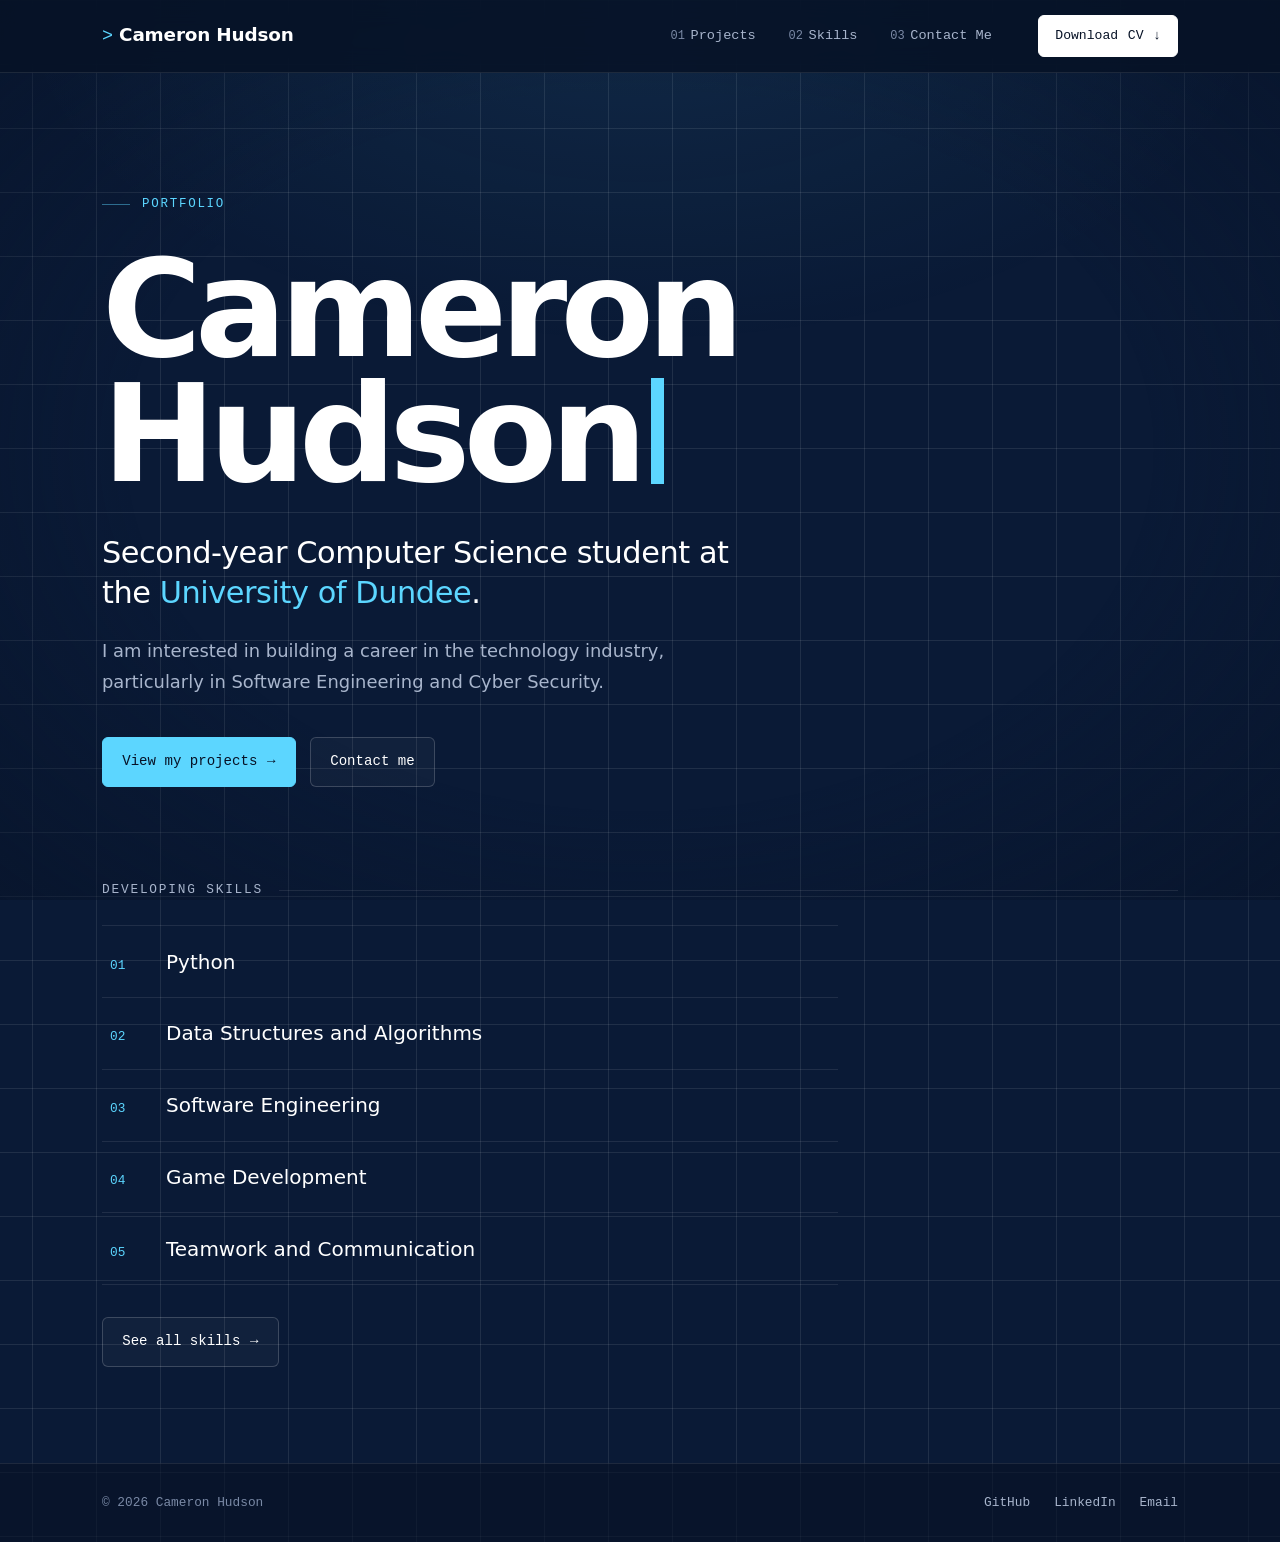
==== index.html @ afcf6436 "Add files via upload" ====
<!DOCTYPE html>
<html lang="en-GB">
<head>
  <meta charset="UTF-8">
  <meta name="viewport" content="width=device-width, initial-scale=1">
  <title>Cameron Hudson | Computer Science Student</title>
  <meta name="description" content="Cameron Hudson, second-year Computer Science student at the University of Dundee.">
  <meta name="theme-color" content="#071226">
  <link rel="preload" href="assets/fonts/space-grotesk-latin-700-normal.woff2" as="font" type="font/woff2" crossorigin>
  <link rel="stylesheet" href="style.css">
  <script>document.documentElement.classList.add('js');</script>
</head>
<body>
  <a class="skip-link" href="#main">Skip to main content</a>

  <header class="site-header">
    <div class="container header-inner">
      <a class="brand" href="index.html" aria-current="page"><span class="bracket">&gt;</span> Cameron Hudson</a>
      <button class="menu-toggle" type="button" aria-expanded="false" aria-controls="site-nav">Menu</button>
      <nav class="site-nav" id="site-nav" aria-label="Main">
        <ul class="nav-list">
            <li><a href="projects.html"><span class="num">01</span>Projects</a></li>
            <li><a href="skills.html"><span class="num">02</span>Skills</a></li>
            <li><a href="contact.html"><span class="num">03</span>Contact Me</a></li>
        </ul>
      </nav>
      <a class="btn btn-cv" href="assets/Cameron_Hudson_CV.pdf" download><span class="cv-word">Download </span>CV <span aria-hidden="true">&darr;</span></a>
    </div>
  </header>

  <main id="main">
    <section class="hero" aria-labelledby="name">
      <div class="container">
        <p class="label rise">Portfolio</p>
        <h1 id="name" class="hero-name rise">Cameron Hudson<span class="cursor" aria-hidden="true"></span></h1>
        <p class="hero-role rise">Second-year Computer Science student at the <span class="hl">University of Dundee</span>.</p>
        <p class="hero-aim rise">I am interested in building a career in the technology industry, particularly in Software Engineering and Cyber Security.</p>
        <div class="hero-actions rise">
          <a class="btn btn-primary" href="projects.html">View my projects <span aria-hidden="true">&rarr;</span></a>
          <a class="btn btn-outline" href="contact.html">Contact me</a>
        </div>
      </div>
    </section>

    <section class="section" aria-labelledby="skills-heading">
      <div class="container">
        <h2 id="skills-heading" class="subhead">Developing skills</h2>
        <ol class="dev-skills">
          <li class="rise"><span class="idx">01</span><span>Python</span></li>
          <li class="rise"><span class="idx">02</span><span>Data Structures and Algorithms</span></li>
          <li class="rise"><span class="idx">03</span><span>Software Engineering</span></li>
          <li class="rise"><span class="idx">04</span><span>Game Development</span></li>
          <li class="rise"><span class="idx">05</span><span>Teamwork and Communication</span></li>
        </ol>
        <div class="all-skills">
          <a class="btn btn-outline" href="skills.html">See all skills <span aria-hidden="true">&rarr;</span></a>
        </div>
      </div>
    </section>
  </main>

  <footer class="site-footer">
    <div class="container footer-inner">
      <p>&copy; 2026 Cameron Hudson</p>
      <ul class="footer-links">
        <li><a href="https://github.com/CameronHudson7" target="_blank" rel="noopener">GitHub</a></li>
        <li><a href="https://www.linkedin.com/in/cameron-hudson-766504413/" target="_blank" rel="noopener">LinkedIn</a></li>
        <li><a href="mailto:camhud07@gmail.com">Email</a></li>
      </ul>
    </div>
  </footer>

  <script src="main.js"></script>
</body>
</html>
---- style.css ----
/* ==========================================================
   Cameron Hudson | Portfolio
   Navy + white, with a cyan highlight
   ========================================================== */

@font-face { font-family: "Space Grotesk"; font-weight: 500; font-display: swap; src: url("assets/fonts/space-grotesk-latin-500-normal.woff2") format("woff2"); }
@font-face { font-family: "Space Grotesk"; font-weight: 700; font-display: swap; src: url("assets/fonts/space-grotesk-latin-700-normal.woff2") format("woff2"); }
@font-face { font-family: "IBM Plex Sans"; font-weight: 400; font-display: swap; src: url("assets/fonts/ibm-plex-sans-latin-400-normal.woff2") format("woff2"); }
@font-face { font-family: "IBM Plex Sans"; font-weight: 500; font-display: swap; src: url("assets/fonts/ibm-plex-sans-latin-500-normal.woff2") format("woff2"); }
@font-face { font-family: "IBM Plex Sans"; font-weight: 600; font-display: swap; src: url("assets/fonts/ibm-plex-sans-latin-600-normal.woff2") format("woff2"); }
@font-face { font-family: "JetBrains Mono"; font-weight: 400; font-display: swap; src: url("assets/fonts/jetbrains-mono-latin-400-normal.woff2") format("woff2"); }
@font-face { font-family: "JetBrains Mono"; font-weight: 500; font-display: swap; src: url("assets/fonts/jetbrains-mono-latin-500-normal.woff2") format("woff2"); }

:root {
  --navy-900: #071226;
  --navy-800: #0a1a36;
  --navy-700: #0f2347;
  --navy-600: #142c57;
  --line: rgba(255, 255, 255, 0.09);
  --line-strong: rgba(255, 255, 255, 0.18);
  --white: #ffffff;
  --text: #eef2f9;
  --muted: #a8b5cc;
  --faint: #7b8aa6;
  --cyan: #5cd6ff;
  --cyan-soft: rgba(92, 214, 255, 0.1);
  --cyan-line: rgba(92, 214, 255, 0.45);
  --max: 1140px;
  --display: "Space Grotesk", "Segoe UI", system-ui, sans-serif;
  --body: "IBM Plex Sans", "Segoe UI", system-ui, sans-serif;
  --mono: "JetBrains Mono", ui-monospace, Consolas, monospace;
}

*, *::before, *::after { box-sizing: border-box; }

html { scroll-behavior: smooth; }

body {
  margin: 0;
  min-height: 100vh;
  display: flex;
  flex-direction: column;
  background-color: var(--navy-800);
  background-image:
    linear-gradient(var(--line) 1px, transparent 1px),
    linear-gradient(90deg, var(--line) 1px, transparent 1px);
  background-size: 64px 64px;
  background-position: center top;
  color: var(--text);
  font-family: var(--body);
  font-size: 1.0625rem;
  line-height: 1.7;
  -webkit-font-smoothing: antialiased;
}

/* soft vignette over the grid so it fades towards the edges */
body::before {
  content: "";
  position: fixed;
  inset: 0;
  z-index: -1;
  pointer-events: none;
  background:
    radial-gradient(ellipse 70% 55% at 50% 0%, rgba(92, 214, 255, 0.08), transparent 70%),
    radial-gradient(ellipse 100% 100% at 50% 50%, transparent 40%, var(--navy-900) 100%);
}

main { flex: 1; }

h1, h2, h3, h4 { margin: 0; line-height: 1.1; font-family: var(--display); font-weight: 700; color: var(--white); }
p { margin: 0 0 1rem; }
ul, ol { margin: 0; }
strong { color: var(--white); font-weight: 600; }

a { color: var(--cyan); text-decoration: none; }
a:hover { text-decoration: underline; text-underline-offset: 0.2em; }

::selection { background: var(--cyan); color: var(--navy-900); }
:focus-visible { outline: 2px solid var(--cyan); outline-offset: 3px; border-radius: 2px; }

.mono { font-family: var(--mono); }
.container { width: 100%; max-width: var(--max); margin: 0 auto; padding: 0 2rem; }

.skip-link {
  position: absolute; left: 1rem; top: -3rem; z-index: 100;
  background: var(--cyan); color: var(--navy-900); padding: 0.5rem 1rem; font-weight: 600;
}
.skip-link:focus { top: 1rem; text-decoration: none; }

/* ---------- Top bar ---------- */
.site-header {
  position: sticky; top: 0; z-index: 50;
  background: rgba(7, 18, 38, 0.85);
  backdrop-filter: blur(12px);
  -webkit-backdrop-filter: blur(12px);
  border-bottom: 1px solid var(--line);
}
.header-inner { display: flex; align-items: center; gap: 2rem; min-height: 4.5rem; }

.brand {
  font-family: var(--display); font-weight: 700; font-size: 1.15rem;
  letter-spacing: -0.01em; color: var(--white); white-space: nowrap;
}
.brand:hover { text-decoration: none; color: var(--white); }
.brand .bracket { color: var(--cyan); font-family: var(--mono); font-weight: 400; }

.site-nav { margin-left: auto; }
.nav-list { list-style: none; padding: 0; display: flex; gap: 0.25rem; }
.nav-list a {
  display: block; padding: 0.45rem 0.9rem; border-radius: 6px;
  font-family: var(--mono); font-size: 0.85rem; color: var(--muted);
  transition: color 0.2s, background 0.2s;
}
.nav-list a .num { color: var(--faint); margin-right: 0.35rem; font-size: 0.75rem; }
.nav-list a:hover { color: var(--white); background: rgba(255, 255, 255, 0.05); text-decoration: none; }
.nav-list a[aria-current="page"] { color: var(--white); background: rgba(255, 255, 255, 0.07); }
.nav-list a[aria-current="page"] .num { color: var(--cyan); }

.menu-toggle {
  display: none; margin-left: auto;
  background: none; border: 1px solid var(--line-strong); border-radius: 6px;
  color: var(--white); font-family: var(--mono); font-size: 0.85rem;
  padding: 0.45rem 0.8rem; cursor: pointer;
}

/* ---------- Buttons ---------- */
.btn {
  display: inline-flex; align-items: center; gap: 0.6rem;
  font-family: var(--mono); font-size: 0.88rem; font-weight: 500;
  padding: 0.75rem 1.2rem; border-radius: 6px;
  border: 1px solid var(--line-strong); color: var(--white); white-space: nowrap;
  transition: background 0.2s, border-color 0.2s, color 0.2s, transform 0.2s;
}
.btn:hover { text-decoration: none; transform: translateY(-1px); }
.btn-cv { background: var(--white); border-color: var(--white); color: var(--navy-900); padding: 0.55rem 1rem; font-size: 0.82rem; }
.btn-cv:hover { background: var(--cyan); border-color: var(--cyan); color: var(--navy-900); }
.btn-primary { background: var(--cyan); border-color: var(--cyan); color: var(--navy-900); }
.btn-primary:hover { background: var(--white); border-color: var(--white); color: var(--navy-900); }
.btn-outline { background: rgba(255, 255, 255, 0.03); }
.btn-outline:hover { border-color: var(--white); background: rgba(255, 255, 255, 0.07); color: var(--white); }

/* ---------- Shared bits ---------- */
.label {
  display: inline-flex; align-items: center; gap: 0.75rem;
  font-family: var(--mono); font-size: 0.78rem; letter-spacing: 0.14em; text-transform: uppercase;
  color: var(--cyan); margin-bottom: 1.25rem;
}
.label::before { content: ""; width: 1.75rem; height: 1px; background: var(--cyan-line); }

.page-head { padding: 5.5rem 0 3.5rem; }
.page-head h1 { font-size: clamp(2.6rem, 6vw, 4.25rem); letter-spacing: -0.035em; }
.page-head .intro { color: var(--muted); max-width: 40rem; margin: 1.25rem 0 0; font-size: 1.1rem; }

.section { padding: 0 0 6rem; }

.subhead {
  font-family: var(--mono); font-size: 0.8rem; font-weight: 500;
  letter-spacing: 0.14em; text-transform: uppercase; color: var(--muted);
  display: flex; align-items: center; gap: 1rem; margin: 0 0 1.75rem;
}
.subhead::after { content: ""; flex: 1; height: 1px; background: var(--line); }

/* Panel with blueprint-style corner marks */
.panel {
  position: relative;
  background: rgba(15, 35, 71, 0.72);
  border: 1px solid var(--line);
  border-radius: 4px;
  padding: 2rem;
}
.panel::before, .panel::after {
  content: ""; position: absolute; width: 12px; height: 12px; pointer-events: none;
  border-color: var(--cyan); border-style: solid; opacity: 0.8;
}
.panel::before { top: -1px; left: -1px; border-width: 2px 0 0 2px; }
.panel::after { bottom: -1px; right: -1px; border-width: 0 2px 2px 0; }

/* Placeholder text for content still to be written */
.placeholder {
  border: 1px dashed var(--line-strong); border-radius: 4px;
  padding: 1rem 1.2rem; color: var(--faint);
  font-family: var(--mono); font-size: 0.85rem; margin: 0;
}

/* ---------- Homepage ---------- */
.hero { padding: 7rem 0 6rem; }
.hero .label { margin-bottom: 2rem; }

.hero-name {
  font-size: clamp(3.4rem, 11vw, 8.5rem);
  letter-spacing: -0.05em;
  line-height: 0.92;
  margin-bottom: 2.25rem;
}
.hero-name .cursor {
  display: inline-block; width: 0.09em; height: 0.78em; margin-left: 0.08em;
  background: var(--cyan); vertical-align: -0.02em;
  animation: blink 1.1s steps(1) infinite;
}
@keyframes blink { 50% { opacity: 0; } }

.hero-role {
  font-family: var(--display); font-weight: 500;
  font-size: clamp(1.3rem, 2.6vw, 1.9rem); line-height: 1.3; letter-spacing: -0.015em;
  color: var(--white); max-width: 42rem; margin-bottom: 1.5rem;
}
.hero-role .hl { color: var(--cyan); }

.hero-aim { color: var(--muted); font-size: 1.12rem; max-width: 40rem; }

.hero-actions { display: flex; flex-wrap: wrap; gap: 0.9rem; margin-top: 2.5rem; }

.skills-grid {
  list-style: none; padding: 0;
  display: grid; grid-template-columns: repeat(auto-fit, minmax(300px, 1fr)); gap: 1.25rem;
}
.skill-card { display: flex; flex-direction: column; gap: 0.75rem; transition: border-color 0.25s, transform 0.25s; }
.skill-card:hover { border-color: var(--cyan-line); transform: translateY(-3px); }
.skill-card .idx { font-family: var(--mono); font-size: 0.78rem; color: var(--cyan); }
.skill-card h3 { font-size: 1.3rem; letter-spacing: -0.02em; }
.skill-card p { margin: 0; color: var(--muted); }

/* ---------- Projects ---------- */
.project-list { display: grid; gap: 2rem; }
.project { padding: 2.5rem; }
.project-head { display: flex; align-items: baseline; gap: 1.25rem; margin-bottom: 2rem; padding-bottom: 1.5rem; border-bottom: 1px solid var(--line); }
.project-head .idx { font-family: var(--mono); font-size: 0.85rem; color: var(--cyan); }
.project-head h2 { font-size: clamp(1.6rem, 3vw, 2.2rem); letter-spacing: -0.03em; }

.project-body { display: grid; grid-template-columns: repeat(2, minmax(0, 1fr)); gap: 1.75rem 2.5rem; }
.project-field h3 {
  font-family: var(--mono); font-size: 0.75rem; font-weight: 500;
  letter-spacing: 0.14em; text-transform: uppercase; color: var(--muted); margin-bottom: 0.75rem;
}
.project-field p { color: var(--muted); }

/* ---------- Footer ---------- */
.site-footer { border-top: 1px solid var(--line); background: rgba(7, 18, 38, 0.6); padding: 1.75rem 0; }
.footer-inner { display: flex; justify-content: space-between; align-items: center; gap: 1rem; flex-wrap: wrap; font-family: var(--mono); font-size: 0.8rem; color: var(--faint); }
.footer-inner p { margin: 0; }
.footer-inner a { color: var(--muted); }
.footer-inner a:hover { color: var(--white); }

/* ---------- Load-in animation ---------- */
.js .rise { opacity: 0; transform: translateY(14px); animation: rise 0.7s ease forwards; }
.js .rise:nth-child(2) { animation-delay: 0.08s; }
.js .rise:nth-child(3) { animation-delay: 0.16s; }
.js .rise:nth-child(4) { animation-delay: 0.24s; }
.js .rise:nth-child(5) { animation-delay: 0.32s; }
.js .rise:nth-child(6) { animation-delay: 0.4s; }
@keyframes rise { to { opacity: 1; transform: none; } }

/* ---------- Responsive ---------- */
@media (max-width: 960px) {
  .project-body { grid-template-columns: 1fr; }
}

@media (max-width: 820px) {
  .cv-word { display: none; }
  .container { padding: 0 1.25rem; }
  .header-inner { flex-wrap: wrap; gap: 0.6rem; padding-top: 0.85rem; padding-bottom: 0.85rem; min-height: 0; }
  .header-inner .btn-cv { margin-left: auto; }
  .menu-toggle { display: inline-block; order: 2; margin-left: 0; }
  .site-nav { order: 3; width: 100%; margin: 0; display: none; }
  .site-nav.open { display: block; }
  .nav-list { flex-direction: column; padding: 0.5rem 0 0.25rem; }
  .nav-list a { padding: 0.7rem 0.5rem; }
  .hero { padding: 4rem 0 4rem; }
  .page-head { padding: 3.5rem 0 2.5rem; }
  .section { padding-bottom: 4rem; }
  .project { padding: 1.75rem 1.4rem; }
}

@media (prefers-reduced-motion: reduce) {
  html { scroll-behavior: auto; }
  *, *::before, *::after { animation: none !important; transition: none !important; }
  .js .rise { opacity: 1; transform: none; }
}

/* ---------- Contact ---------- */
.contact-grid { list-style: none; padding: 0; display: grid; grid-template-columns: repeat(auto-fit, minmax(280px, 1fr)); gap: 1.25rem; }
.contact-card { display: flex; flex-direction: column; gap: 0.9rem; }
.contact-type { font-family: var(--mono); font-size: 0.75rem; letter-spacing: 0.14em; text-transform: uppercase; color: var(--cyan); margin: 0; }
.contact-value { font-family: var(--display); font-size: 1.25rem; font-weight: 500; color: var(--white); overflow-wrap: anywhere; }
.contact-value:hover { color: var(--cyan); }

/* "See all skills" card on the homepage */
.skill-more a {
  display: flex; flex-direction: column; justify-content: flex-end; gap: 0.6rem;
  height: 100%; min-height: 12rem; padding: 2rem;
  border: 1px dashed var(--cyan-line); border-radius: 4px;
  background: var(--cyan-soft); color: var(--white);
  transition: background 0.25s, border-color 0.25s, transform 0.25s;
}
.skill-more a:hover { text-decoration: none; background: rgba(92, 214, 255, 0.16); border-color: var(--cyan); border-style: solid; transform: translateY(-3px); }
.skill-more .idx { font-family: var(--mono); font-size: 0.78rem; color: var(--cyan); }
.skill-more .more-title { font-family: var(--display); font-weight: 700; font-size: 1.5rem; letter-spacing: -0.02em; }
.skill-more .arrow { display: inline-block; color: var(--cyan); transition: transform 0.25s; }
.skill-more a:hover .arrow { transform: translateX(5px); }
.skill-more .more-sub { color: var(--muted); font-size: 0.95rem; }

/* Project details */
.project-meta { font-family: var(--mono); font-size: 0.8rem; color: var(--muted); margin: 0.6rem 0 0; line-height: 1.5; }
.project-field p { margin: 0; }
.project-field.wide { grid-column: 1 / -1; }
.tags { list-style: none; padding: 0; display: flex; flex-wrap: wrap; gap: 0.5rem; }
.tags li {
  font-family: var(--mono); font-size: 0.8rem; color: var(--white);
  border: 1px solid var(--cyan-line); background: var(--cyan-soft);
  border-radius: 999px; padding: 0.25rem 0.8rem;
}
.points { padding-left: 1.1rem; color: var(--muted); display: grid; gap: 0.6rem; }
.points li::marker { color: var(--cyan); }
.points code { font-family: var(--mono); font-size: 0.88em; color: var(--white); background: rgba(255,255,255,0.06); padding: 0.1em 0.35em; border-radius: 3px; }

/* Skills page */
.skill-group + .skill-group { margin-top: 3.5rem; }
.cv-skills { list-style: none; padding: 0; border-top: 1px solid var(--line); }
.cv-skill {
  display: grid; grid-template-columns: 3.5rem minmax(0, 1fr); gap: 1rem; align-items: baseline;
  padding: 1.4rem 0.75rem; border-bottom: 1px solid var(--line);
  transition: background 0.2s;
}
.cv-skill:hover { background: rgba(255, 255, 255, 0.03); }
.cv-skill .idx { font-family: var(--mono); font-size: 0.8rem; color: var(--cyan); }
.cv-skill p { margin: 0; color: var(--muted); font-size: 1.1rem; max-width: 52rem; }
.cv-skill strong { font-family: var(--display); font-weight: 500; font-size: 1.15em; }

.skill-group + .skill-group { margin-top: 5rem; }
.in-practice {
  font-family: var(--mono); font-size: 0.75rem; font-weight: 500; letter-spacing: 0.14em;
  text-transform: uppercase; color: var(--cyan); margin: 2.25rem 0 1rem;
}
.examples { display: grid; grid-template-columns: repeat(auto-fit, minmax(280px, 1fr)); gap: 1.25rem; }
.example { padding: 1.6rem; }
.example-tag { font-family: var(--mono); font-size: 0.75rem; color: var(--cyan); margin: 0 0 0.6rem; }
.example h4 { font-size: 1.15rem; letter-spacing: -0.01em; margin-bottom: 0.6rem; }
.example p:last-child { margin: 0; color: var(--muted); font-size: 0.97rem; }

.code-grid { display: grid; grid-template-columns: minmax(0, 1fr); gap: 1.25rem; }
.code-sample {
  margin: 0; min-width: 0;
  background: var(--navy-900); border: 1px solid var(--line-strong); border-radius: 6px; overflow: hidden;
}
.code-sample figcaption {
  display: flex; flex-direction: column; gap: 0.2rem;
  padding: 0.85rem 1.1rem; border-bottom: 1px solid var(--line); background: rgba(255,255,255,0.03);
}
.code-sample .file { font-family: var(--mono); font-size: 0.82rem; color: var(--white); }
.code-sample .from { font-size: 0.85rem; color: var(--muted); }
.code-sample pre { margin: 0; padding: 1.1rem 1.2rem; overflow-x: auto; font-family: var(--mono); font-size: 0.8rem; line-height: 1.65; color: var(--text); }
.tk-kw { color: var(--cyan); }
.tk-str { color: #f5c97a; }
.tk-num { color: #c8a6ff; }

.footer-links { list-style: none; padding: 0; display: flex; gap: 1.5rem; }
.contact-value .ext { color: var(--cyan); font-size: 0.85em; }

/* Homepage: developing skills list */
.dev-skills { list-style: none; padding: 0; border-top: 1px solid var(--line); max-width: 46rem; }
.dev-skills li {
  display: grid; grid-template-columns: 3.5rem minmax(0, 1fr); align-items: baseline;
  padding: 1.15rem 0.5rem; border-bottom: 1px solid var(--line);
  font-family: var(--display); font-size: 1.25rem; font-weight: 500; color: var(--white);
}
.dev-skills .idx { font-family: var(--mono); font-size: 0.8rem; color: var(--cyan); }
.all-skills { margin-top: 2rem; }

/* Placeholder text still to be filled in */
.fill { color: var(--faint); font-family: var(--mono); font-size: 0.9em; border-bottom: 1px dashed var(--faint); }
.dev-skills .fill { justify-self: start; }

/* Skills page cards */
.example { display: flex; flex-direction: column; }
.example h3 { font-size: 1.25rem; letter-spacing: -0.02em; margin-bottom: 0.75rem; }
.example > p { color: var(--muted); font-size: 0.98rem; margin: 0; }
.example p.evidence { margin-top: auto; padding-top: 1.25rem; }
.evidence a {
  display: inline-flex; align-items: center; gap: 0.4rem;
  font-family: var(--mono); font-size: 0.85rem; color: var(--cyan);
  border: 1px solid var(--cyan-line); background: var(--cyan-soft);
  padding: 0.5rem 0.85rem; border-radius: 6px;
}
.evidence a:hover { text-decoration: none; background: rgba(92, 214, 255, 0.18); border-color: var(--cyan); }

/* Code examples inside skill cards */
.example.wide { grid-column: 1 / -1; }
.example .code-sample { margin-top: 1.5rem; }
.code-sample pre { overflow-x: auto; }
.tk-cmt { color: #7f93b3; font-style: italic; }

.examples-two { grid-template-columns: repeat(2, minmax(0, 1fr)); }
@media (max-width: 820px) { .examples-two { grid-template-columns: 1fr; } }
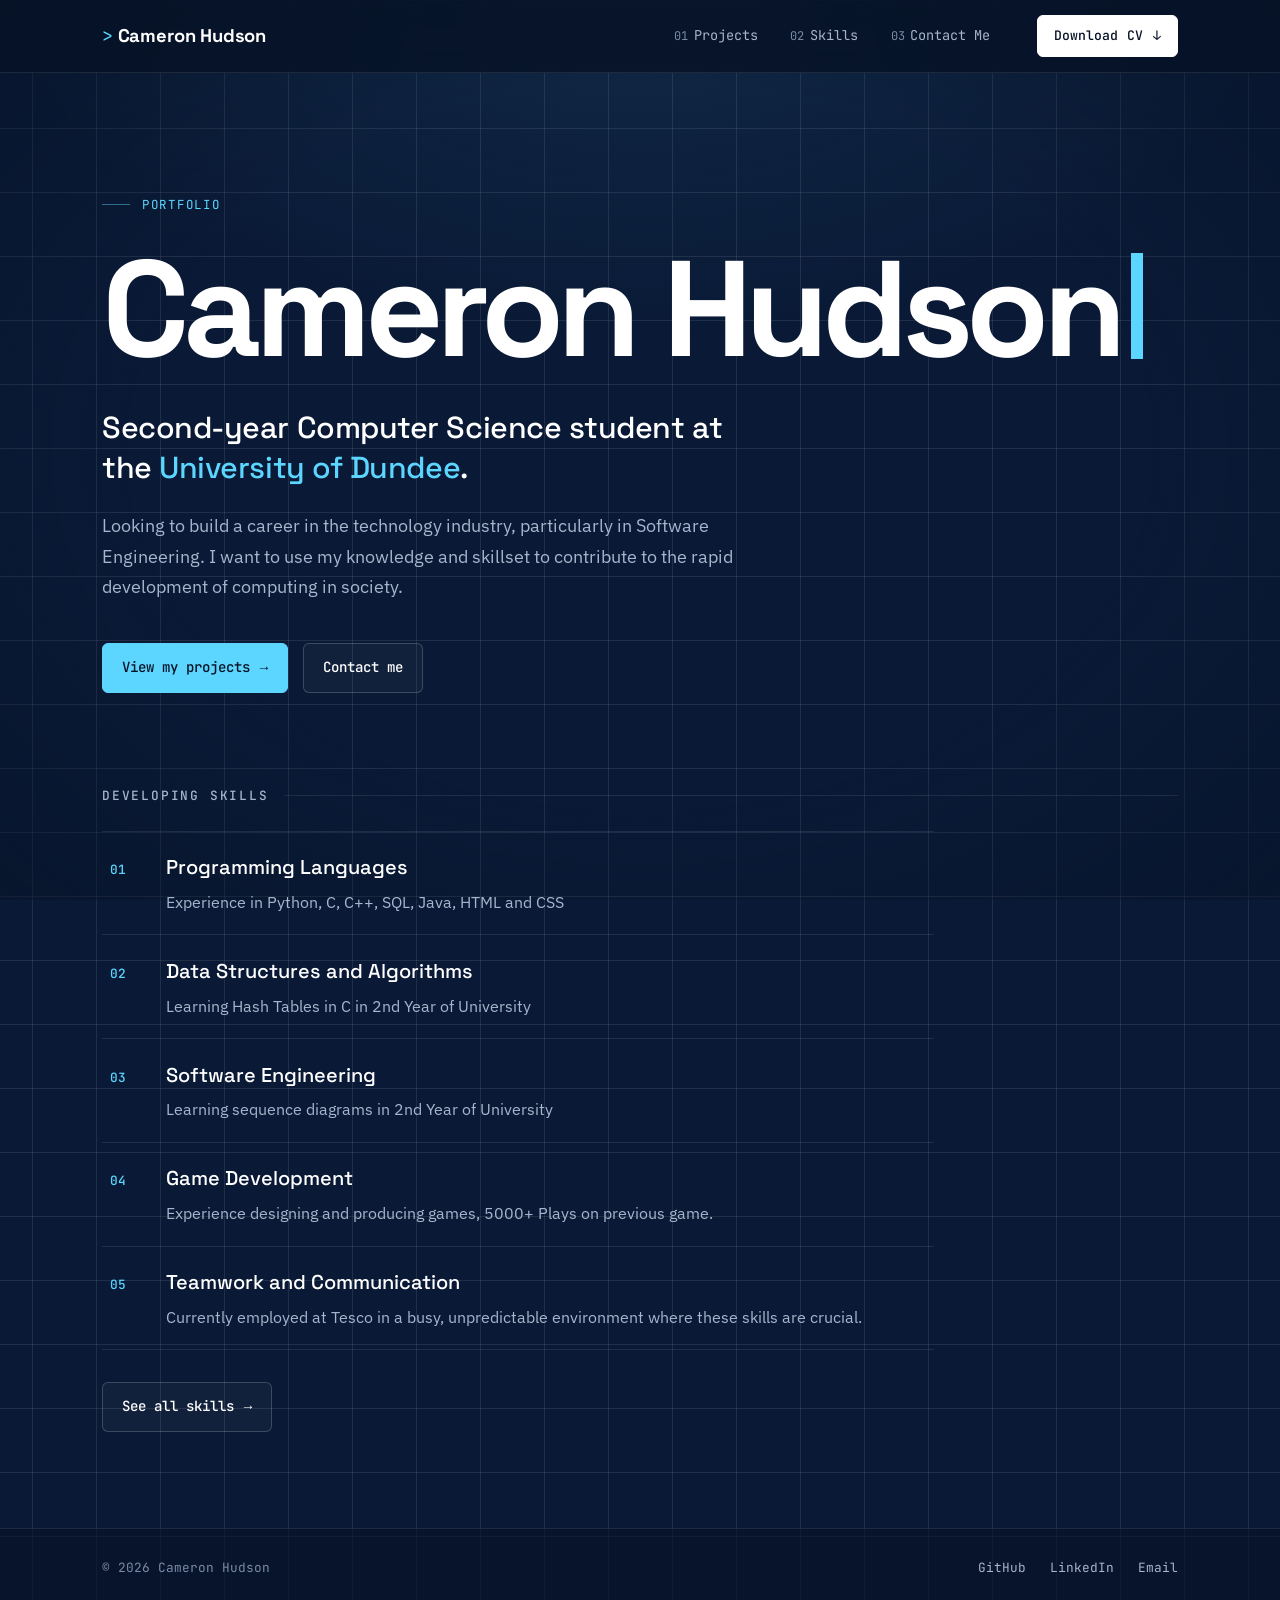
==== commit 9db344fc: "Add files via upload" ====
--- a/index.html
+++ b/index.html
@@ -34,7 +34,7 @@
         <p class="label rise">Portfolio</p>
         <h1 id="name" class="hero-name rise">Cameron Hudson<span class="cursor" aria-hidden="true"></span></h1>
         <p class="hero-role rise">Second-year Computer Science student at the <span class="hl">University of Dundee</span>.</p>
-        <p class="hero-aim rise">I am interested in building a career in the technology industry, particularly in Software Engineering and Cyber Security.</p>
+        <p class="hero-aim rise">Looking to build a career in the technology industry, particularly in Software Engineering. I want to use my knowledge and skillset to contribute to the rapid development of computing in society.</p>
         <div class="hero-actions rise">
           <a class="btn btn-primary" href="projects.html">View my projects <span aria-hidden="true">&rarr;</span></a>
           <a class="btn btn-outline" href="contact.html">Contact me</a>
@@ -46,11 +46,11 @@
       <div class="container">
         <h2 id="skills-heading" class="subhead">Developing skills</h2>
         <ol class="dev-skills">
-          <li class="rise"><span class="idx">01</span><span>Python</span></li>
-          <li class="rise"><span class="idx">02</span><span>Data Structures and Algorithms</span></li>
-          <li class="rise"><span class="idx">03</span><span>Software Engineering</span></li>
-          <li class="rise"><span class="idx">04</span><span>Game Development</span></li>
-          <li class="rise"><span class="idx">05</span><span>Teamwork and Communication</span></li>
+          <li class="rise"><span class="idx">01</span><div><span class="dev-title">Programming Languages</span><span class="dev-desc">Experience in Python, C, C++, SQL, Java, HTML and CSS</span></div></li>
+          <li class="rise"><span class="idx">02</span><div><span class="dev-title">Data Structures and Algorithms</span><span class="dev-desc">Learning Hash Tables in C in 2nd Year of University</span></div></li>
+          <li class="rise"><span class="idx">03</span><div><span class="dev-title">Software Engineering</span><span class="dev-desc">Learning sequence diagrams in 2nd Year of University</span></div></li>
+          <li class="rise"><span class="idx">04</span><div><span class="dev-title">Game Development</span><span class="dev-desc">Experience designing and producing games, 5000+ Plays on previous game.</span></div></li>
+          <li class="rise"><span class="idx">05</span><div><span class="dev-title">Teamwork and Communication</span><span class="dev-desc">Currently employed at Tesco in a busy, unpredictable environment where these skills are crucial.</span></div></li>
         </ol>
         <div class="all-skills">
           <a class="btn btn-outline" href="skills.html">See all skills <span aria-hidden="true">&rarr;</span></a>
--- a/style.css
+++ b/style.css
@@ -391,3 +391,9 @@
 
 .examples-two { grid-template-columns: repeat(2, minmax(0, 1fr)); }
 @media (max-width: 820px) { .examples-two { grid-template-columns: 1fr; } }
+
+/* Developing skills: title + short description */
+.dev-skills { max-width: 52rem; }
+.dev-skills li > div { display: flex; flex-direction: column; gap: 0.3rem; }
+.dev-skills .dev-title { font-family: var(--display); font-size: 1.25rem; font-weight: 500; color: var(--white); }
+.dev-skills .dev-desc { font-family: var(--body); font-size: 1rem; font-weight: 400; color: var(--muted); }
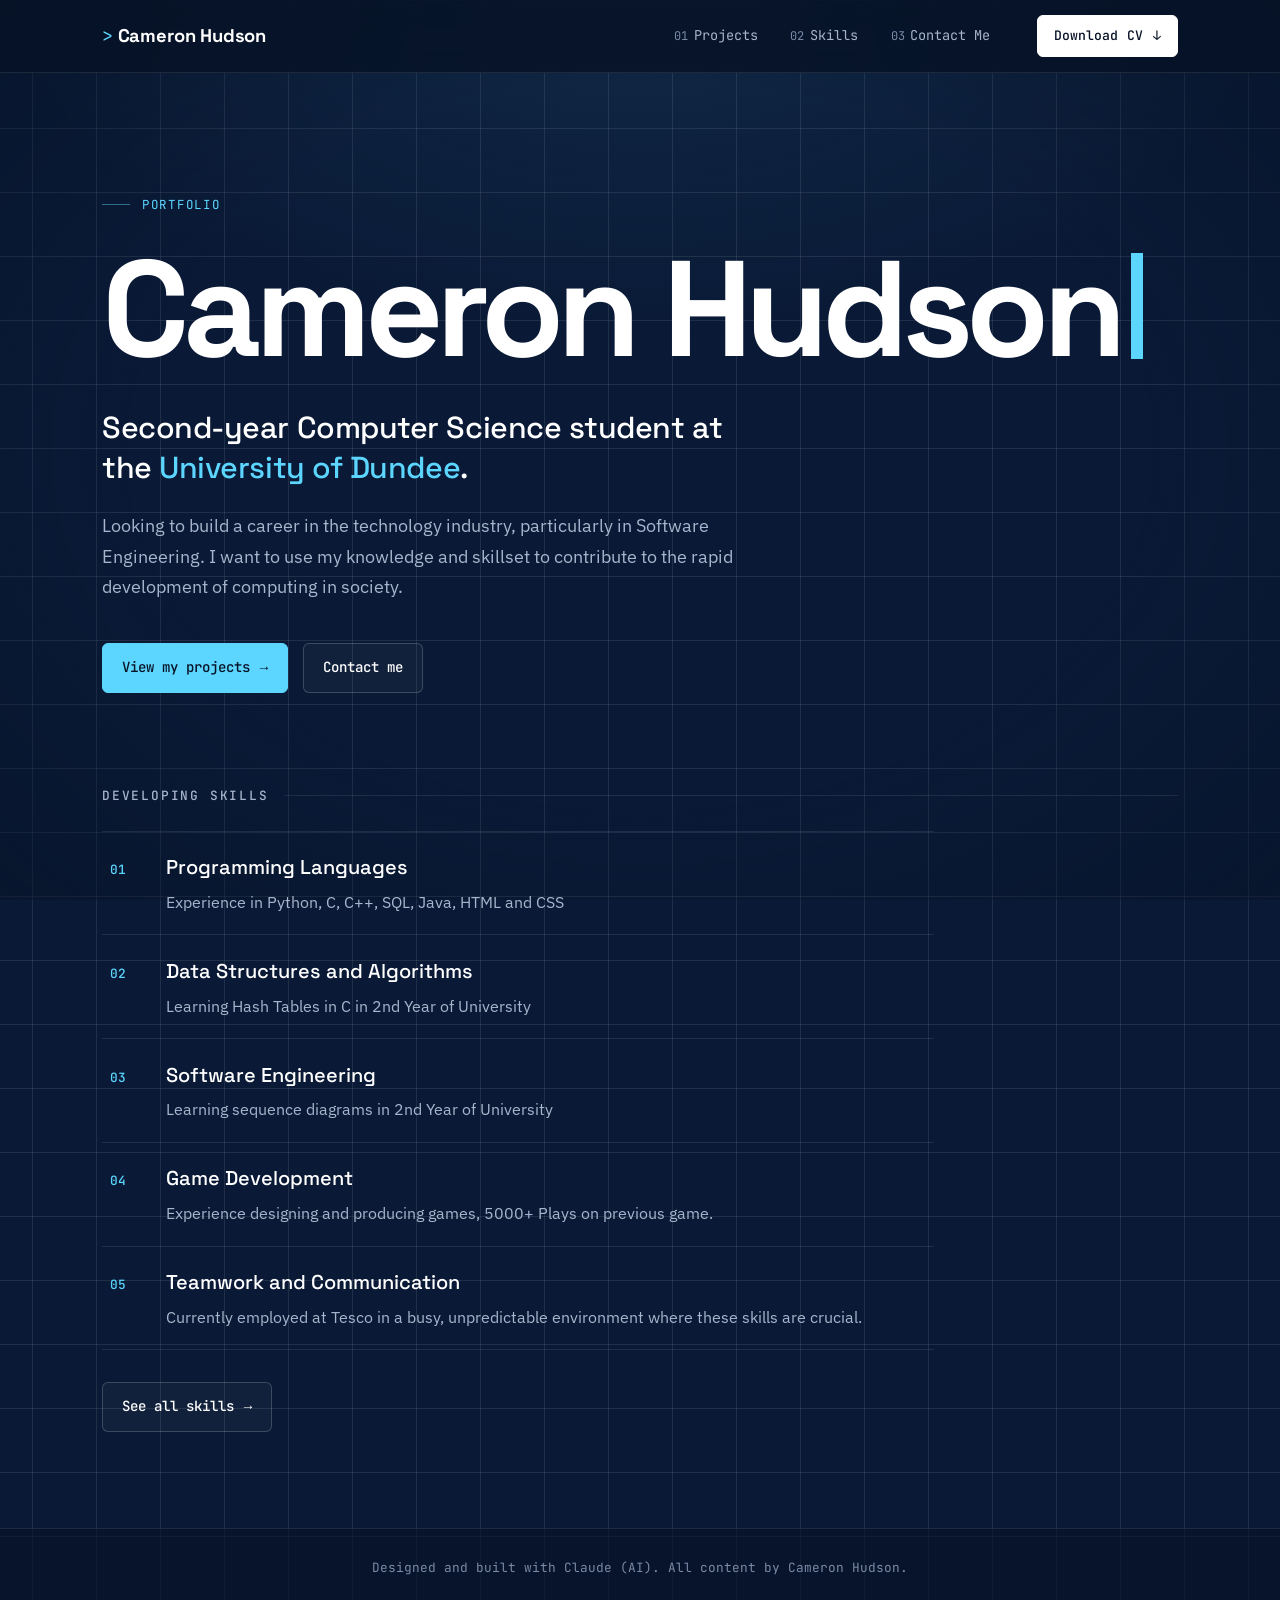
==== commit 3a5b58cc: "Add files via upload" ====
--- a/index.html
+++ b/index.html
@@ -61,12 +61,7 @@
 
   <footer class="site-footer">
     <div class="container footer-inner">
-      <p>&copy; 2026 Cameron Hudson</p>
-      <ul class="footer-links">
-        <li><a href="https://github.com/CameronHudson7" target="_blank" rel="noopener">GitHub</a></li>
-        <li><a href="https://www.linkedin.com/in/cameron-hudson-766504413/" target="_blank" rel="noopener">LinkedIn</a></li>
-        <li><a href="mailto:camhud07@gmail.com">Email</a></li>
-      </ul>
+      <p>Designed and built with Claude (AI). All content by Cameron Hudson.</p>
     </div>
   </footer>
 
--- a/style.css
+++ b/style.css
@@ -397,3 +397,30 @@
 .dev-skills li > div { display: flex; flex-direction: column; gap: 0.3rem; }
 .dev-skills .dev-title { font-family: var(--display); font-size: 1.25rem; font-weight: 500; color: var(--white); }
 .dev-skills .dev-desc { font-family: var(--body); font-size: 1rem; font-weight: 400; color: var(--muted); }
+
+/* Languages in Software Engineering card */
+.langs { margin: 1.25rem 0 0; display: grid; gap: 0.9rem; }
+.langs dt { font-family: var(--mono); font-size: 0.72rem; letter-spacing: 0.14em; text-transform: uppercase; color: var(--muted); margin-bottom: 0.45rem; }
+.langs dd { margin: 0; }
+
+/* Collapsible code samples */
+details.code-sample summary {
+  list-style: none; cursor: pointer;
+  display: flex; align-items: center; justify-content: space-between; gap: 1rem;
+  padding: 0.85rem 1.1rem; background: rgba(255,255,255,0.03);
+  transition: background 0.2s;
+}
+details.code-sample summary::-webkit-details-marker { display: none; }
+details.code-sample summary:hover { background: rgba(92, 214, 255, 0.08); }
+details.code-sample summary .cap { display: flex; flex-direction: column; gap: 0.2rem; }
+details.code-sample .toggle {
+  flex-shrink: 0; font-family: var(--mono); font-size: 0.8rem; color: var(--cyan);
+  border: 1px solid var(--cyan-line); background: var(--cyan-soft);
+  padding: 0.4rem 0.75rem; border-radius: 6px; white-space: nowrap;
+}
+details.code-sample .toggle::before { content: "Show code \25BE"; }
+details.code-sample[open] .toggle::before { content: "Hide code \25B4"; }
+details.code-sample[open] summary { border-bottom: 1px solid var(--line); }
+
+/* Footer: single centred acknowledgement */
+.site-footer .footer-inner { justify-content: center; text-align: center; }
